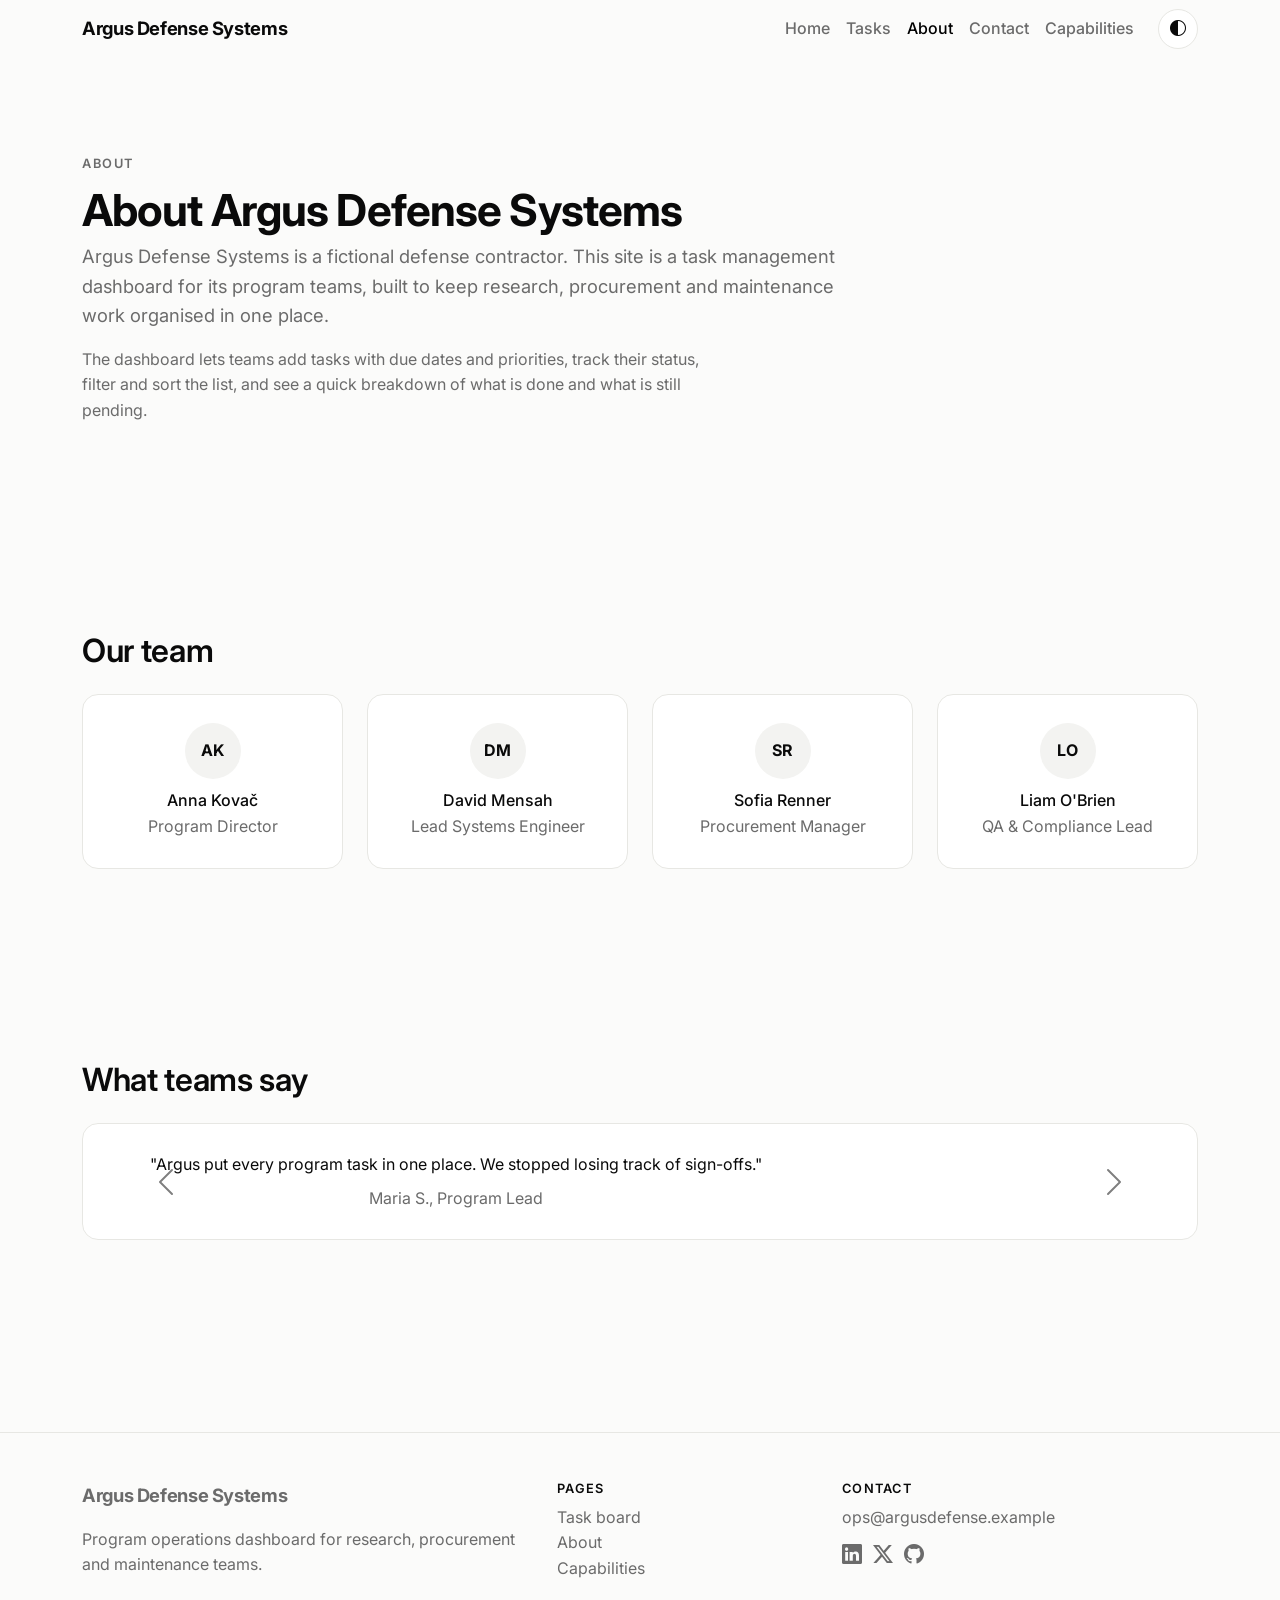
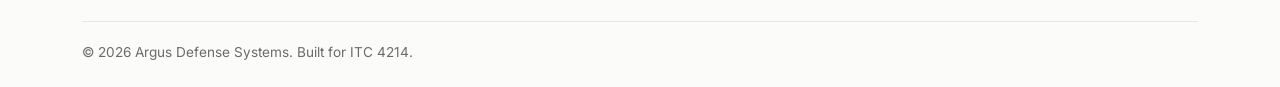
==== about.html @ 7f791563 "Rename the company to Argus Defense Systems" ====
<!DOCTYPE html>
<html lang="en">
  <head>
    <meta charset="UTF-8" />
    <meta name="viewport" content="width=device-width, initial-scale=1.0" />
    <meta
      name="description"
      content="About Argus Defense Systems: the team behind the program task management dashboard and what it is built for."
    />
    <title>Argus Defense Systems | About</title>

    <link
      href="https://cdn.jsdelivr.net/npm/bootstrap@5.3.3/dist/css/bootstrap.min.css"
      rel="stylesheet"
    />
    <link
      href="https://cdn.jsdelivr.net/npm/bootstrap-icons@1.11.3/font/bootstrap-icons.min.css"
      rel="stylesheet"
    />
    <link rel="preconnect" href="https://fonts.googleapis.com" />
    <link rel="preconnect" href="https://fonts.gstatic.com" crossorigin />
    <link
      href="https://fonts.googleapis.com/css2?family=Inter:wght@400;500;600;700;800&display=swap"
      rel="stylesheet"
    />
    <link rel="stylesheet" href="css/style.css" />
    <link rel="icon" href="favicon.svg" type="image/svg+xml" />
  </head>

  <body>
    <header id="site-header"></header>

    <main>
      <section class="section">
        <div class="container">
          <p class="eyebrow">About</p>
          <h1>About Argus Defense Systems</h1>
          <p class="hero-lead">
            Argus Defense Systems is a fictional defense contractor. This site is
            a task management dashboard for its program teams, built to keep
            research, procurement and maintenance work organised in one place.
          </p>
          <p class="muted">
            The dashboard lets teams add tasks with due dates and priorities,
            track their status, filter and sort the list, and see a quick
            breakdown of what is done and what is still pending.
          </p>
        </div>
      </section>

      <section class="section">
        <div class="container">
          <h2 class="mb-4">Our team</h2>
          <div class="row g-4">
            <div class="col-md-6 col-lg-3">
              <div class="form-card text-center">
                <div class="avatar mono">AK</div>
                <h3 class="h6 mb-1">Anna Kovač</h3>
                <p class="muted mb-0">Program Director</p>
              </div>
            </div>
            <div class="col-md-6 col-lg-3">
              <div class="form-card text-center">
                <div class="avatar mono">DM</div>
                <h3 class="h6 mb-1">David Mensah</h3>
                <p class="muted mb-0">Lead Systems Engineer</p>
              </div>
            </div>
            <div class="col-md-6 col-lg-3">
              <div class="form-card text-center">
                <div class="avatar mono">SR</div>
                <h3 class="h6 mb-1">Sofia Renner</h3>
                <p class="muted mb-0">Procurement Manager</p>
              </div>
            </div>
            <div class="col-md-6 col-lg-3">
              <div class="form-card text-center">
                <div class="avatar mono">LO</div>
                <h3 class="h6 mb-1">Liam O'Brien</h3>
                <p class="muted mb-0">QA &amp; Compliance Lead</p>
              </div>
            </div>
          </div>
        </div>
      </section>

      <section class="section">
        <div class="container">
          <h2 class="mb-4">What teams say</h2>
          <div
            id="testimonialCarousel"
            class="carousel slide carousel-dark"
            data-bs-ride="carousel"
          >
            <div class="carousel-inner">
              <div class="carousel-item active">
                <div class="form-card text-center px-5">
                  <p class="mb-2">
                    "Argus put every program task in one place. We stopped losing
                    track of sign-offs."
                  </p>
                  <p class="muted mb-0">Maria S., Program Lead</p>
                </div>
              </div>
              <div class="carousel-item">
                <div class="form-card text-center px-5">
                  <p class="mb-2">
                    "The priority colours and filters make it obvious what to
                    work on first each morning."
                  </p>
                  <p class="muted mb-0">Tomas V., Systems Engineer</p>
                </div>
              </div>
              <div class="carousel-item">
                <div class="form-card text-center px-5">
                  <p class="mb-2">
                    "Simple, fast, and it just works in the browser. No training
                    needed for the team."
                  </p>
                  <p class="muted mb-0">Elena P., Procurement</p>
                </div>
              </div>
            </div>
            <button
              class="carousel-control-prev"
              type="button"
              data-bs-target="#testimonialCarousel"
              data-bs-slide="prev"
            >
              <span class="carousel-control-prev-icon" aria-hidden="true"></span>
              <span class="visually-hidden">Previous</span>
            </button>
            <button
              class="carousel-control-next"
              type="button"
              data-bs-target="#testimonialCarousel"
              data-bs-slide="next"
            >
              <span class="carousel-control-next-icon" aria-hidden="true"></span>
              <span class="visually-hidden">Next</span>
            </button>
          </div>
        </div>
      </section>
    </main>

    <footer id="site-footer"></footer>

    <script src="https://code.jquery.com/jquery-3.7.1.min.js"></script>
    <script src="https://cdn.jsdelivr.net/npm/bootstrap@5.3.3/dist/js/bootstrap.bundle.min.js"></script>
    <script src="js/main.js"></script>
  </body>
</html>
---- css/style.css ----
:root {
  --bg: #fbfbfa;
  --surface: #ffffff;
  --border: #e7e7e3;
  --text: #0a0a0a;
  --muted: #6b6b6b;
  --accent: #0a0a0a;
  --accent-dark: #000000;
  --accent-soft: #f3f3f1;
  --high: #d64545;
  --med: #e0a52e;
  --low: #2f9e6a;
  --radius: 16px;
}

body.dark-mode {
  --bg: #0c0c0d;
  --surface: #161617;
  --border: #2a2a2c;
  --text: #f5f5f4;
  --muted: #a1a1a1;
  --accent: #f5f5f4;
  --accent-dark: #ffffff;
  --accent-soft: #1d1d1f;
}

* {
  box-sizing: border-box;
}

body {
  margin: 0;
  font-family: "Inter", system-ui, sans-serif;
  background: var(--bg);
  color: var(--text);
  line-height: 1.6;
}

h1 {
  font-size: clamp(2rem, 1.4rem + 2vw, 2.75rem);
  line-height: 1.1;
  font-weight: 700;
  letter-spacing: -0.02em;
}
h2 {
  font-size: clamp(1.5rem, 1.2rem + 1vw, 2rem);
  font-weight: 600;
  letter-spacing: -0.01em;
}
h3 {
  font-size: 1.2rem;
  font-weight: 600;
}
p {
  max-width: 65ch;
}
a {
  color: var(--text);
}

.mono {
  font-variant-numeric: tabular-nums;
}
.muted {
  color: var(--muted);
}

.eyebrow {
  text-transform: uppercase;
  letter-spacing: 0.12em;
  font-size: 0.8rem;
  font-weight: 600;
  color: var(--muted);
  margin-bottom: 0.75rem;
}

.site-nav {
  background: var(--bg);
  padding: 0.5rem 0;
}
.brand {
  font-size: 1.15rem;
  font-weight: 700;
  letter-spacing: -0.02em;
  color: var(--text);
  text-decoration: none;
}
.nav-link {
  color: var(--muted);
  font-weight: 500;
}
.nav-link:hover,
.nav-link.active {
  color: var(--text);
}
.theme-toggle {
  width: 40px;
  height: 40px;
  border: 1px solid var(--border);
  background: var(--surface);
  color: var(--text);
  border-radius: 999px;
  cursor: pointer;
}

.btn-accent {
  background: var(--accent);
  color: var(--bg);
  border: none;
  border-radius: 999px;
  padding: 0.7rem 1.6rem;
  font-weight: 600;
}
.btn-accent:hover {
  background: var(--accent-dark);
  color: var(--bg);
}
.btn-link-quiet {
  background: transparent;
  color: var(--text);
  border: 1px solid var(--border);
  border-radius: 999px;
  padding: 0.7rem 1.6rem;
  font-weight: 600;
}
.btn-link-quiet:hover {
  border-color: var(--text);
  color: var(--text);
}

.form-card {
  background: var(--surface);
  border: 1px solid var(--border);
  border-radius: var(--radius);
  padding: 1.75rem;
}

.hero {
  padding: clamp(3rem, 2rem + 6vw, 7rem) 0;
}
.hero h1 {
  font-size: clamp(2.75rem, 1.5rem + 5vw, 5rem);
  line-height: 1.03;
  letter-spacing: -0.03em;
}
.hero-lead {
  font-size: 1.15rem;
  color: var(--muted);
  margin: 0 0 1rem;
}
.hero-actions {
  display: flex;
  gap: 0.75rem;
  flex-wrap: wrap;
  margin-top: 1.5rem;
}

.section {
  padding: clamp(3rem, 2rem + 5vw, 6rem) 0;
}

.form-label {
  font-weight: 600;
  font-size: 0.9rem;
}
.badge-priority {
  font-size: 0.72rem;
  font-weight: 700;
  text-transform: uppercase;
  padding: 0.2rem 0.55rem;
  border-radius: 999px;
  color: #fff;
}
.badge-high { background: var(--high); }
.badge-medium { background: var(--med); color: #1f2a37; }
.badge-low { background: var(--low); }

.task-done td:first-child {
  text-decoration: line-through;
  color: var(--muted);
}

.summary-num {
  font-size: 2rem;
  font-weight: 700;
  letter-spacing: -0.02em;
}

.bar-row {
  display: flex;
  align-items: center;
  gap: 0.75rem;
  margin-bottom: 0.6rem;
}
.bar-label {
  width: 90px;
  font-size: 0.9rem;
}
.bar-track {
  flex: 1;
  height: 12px;
  background: var(--accent-soft);
  border-radius: 999px;
  overflow: hidden;
}
.bar-fill {
  height: 100%;
  width: 0;
  border-radius: 999px;
  transition: width 0.4s ease;
}
.bar-value {
  width: 24px;
  text-align: right;
}
.bar-done { background: var(--low); }
.bar-pending { background: var(--med); }
.bar-high { background: var(--high); }
.bar-medium { background: var(--med); }
.bar-low { background: var(--low); }

.activity-item {
  display: flex;
  justify-content: space-between;
  gap: 1rem;
  padding: 0.6rem 0;
  border-bottom: 1px solid var(--border);
}
.activity-item:last-child {
  border-bottom: none;
}

.avatar {
  width: 56px;
  height: 56px;
  border-radius: 50%;
  background: var(--accent-soft);
  color: var(--text);
  display: flex;
  align-items: center;
  justify-content: center;
  font-weight: 700;
  margin: 0 auto 0.75rem;
}

.site-footer {
  background: var(--bg);
  border-top: 1px solid var(--border);
  color: var(--muted);
  padding: 3rem 0 1.5rem;
  margin-top: clamp(3rem, 2rem + 5vw, 6rem);
}
.footer-head {
  font-size: 0.8rem;
  text-transform: uppercase;
  letter-spacing: 0.1em;
  color: var(--text);
}
.site-footer a {
  color: var(--muted);
  text-decoration: none;
}
.site-footer a:hover {
  color: var(--text);
}
.social-row {
  display: flex;
  gap: 0.7rem;
  font-size: 1.25rem;
}
.footer-bottom {
  border-top: 1px solid var(--border);
  margin-top: 1.5rem;
  padding-top: 1.2rem;
  font-size: 0.85rem;
}
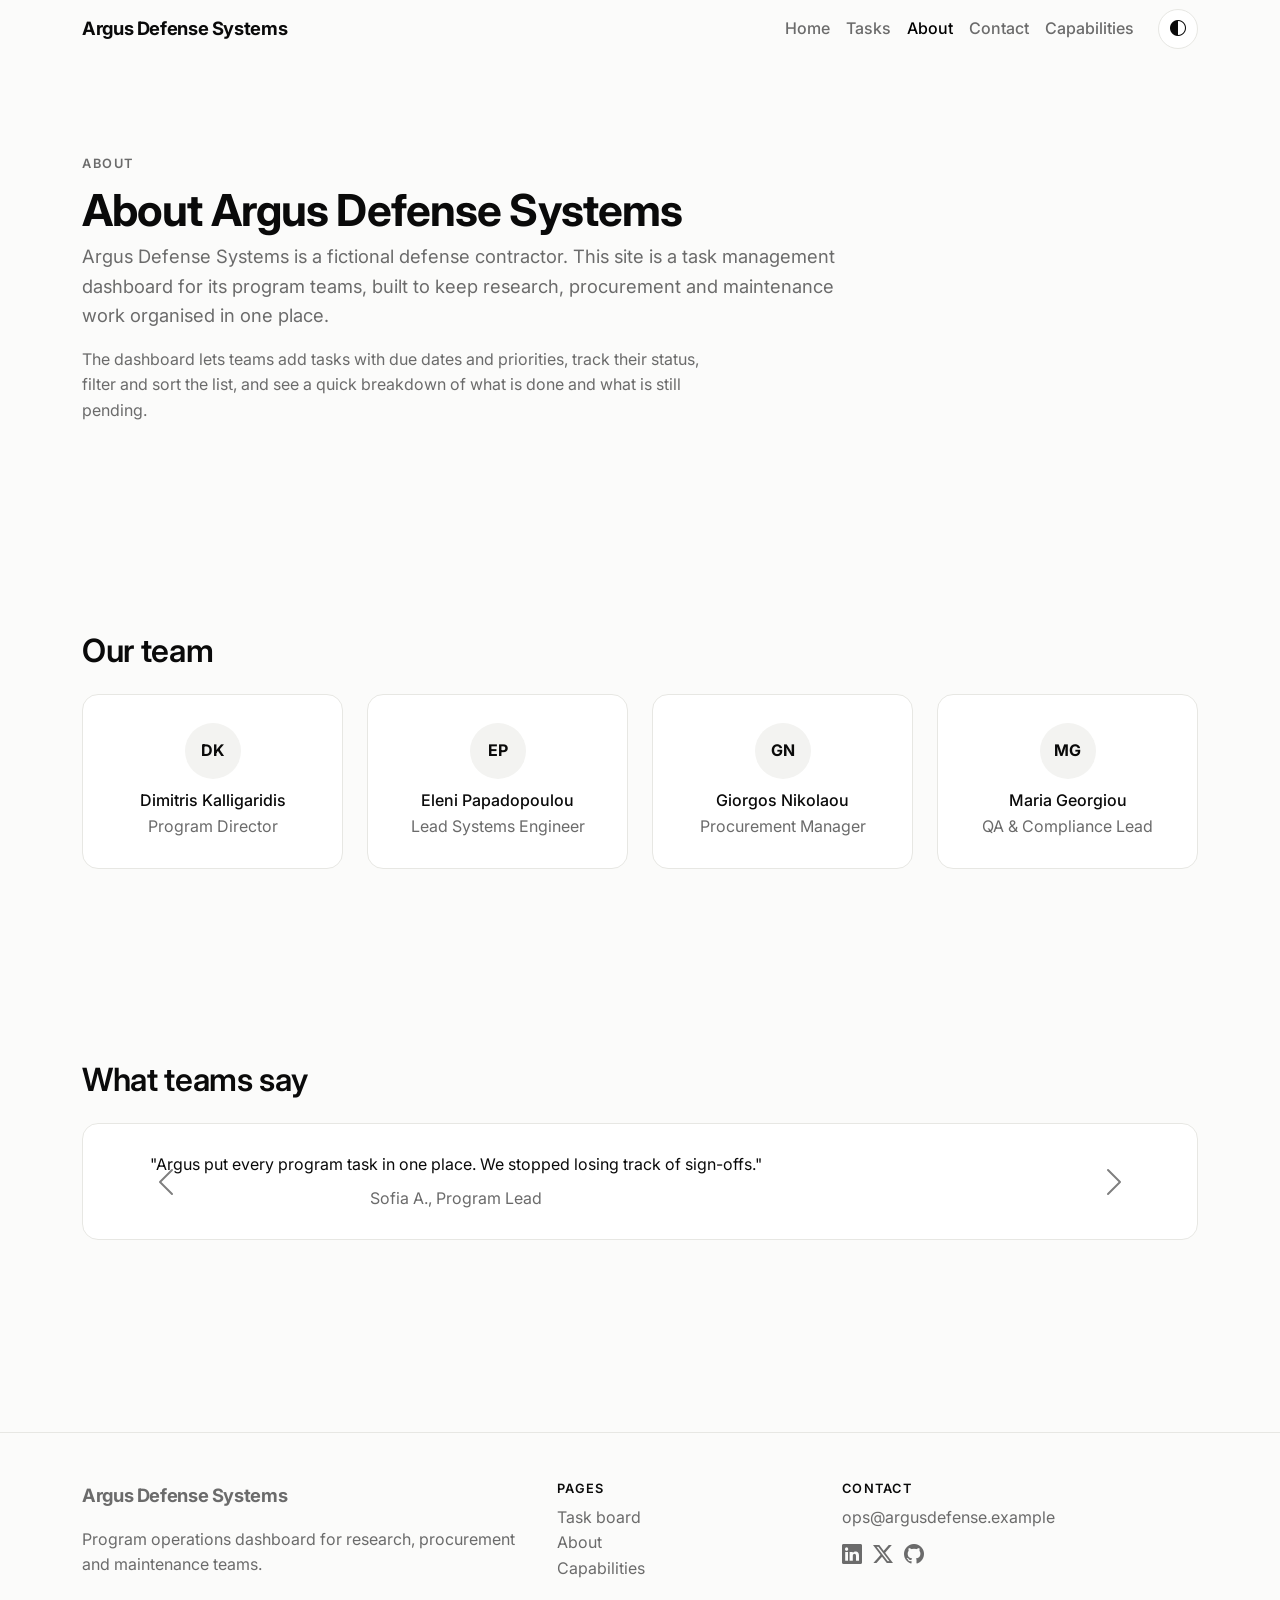
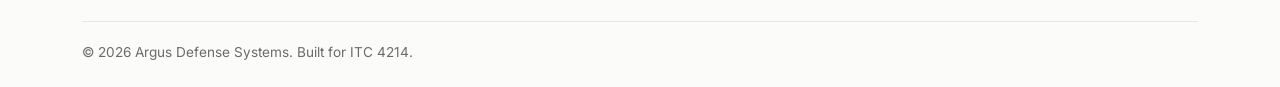
==== commit e013bdf1: "Use Greek names for the team on the about page" ====
--- a/about.html
+++ b/about.html
@@ -54,29 +54,29 @@
           <div class="row g-4">
             <div class="col-md-6 col-lg-3">
               <div class="form-card text-center">
-                <div class="avatar mono">AK</div>
-                <h3 class="h6 mb-1">Anna Kovač</h3>
+                <div class="avatar mono">DK</div>
+                <h3 class="h6 mb-1">Dimitris Kalligaridis</h3>
                 <p class="muted mb-0">Program Director</p>
               </div>
             </div>
             <div class="col-md-6 col-lg-3">
               <div class="form-card text-center">
-                <div class="avatar mono">DM</div>
-                <h3 class="h6 mb-1">David Mensah</h3>
+                <div class="avatar mono">EP</div>
+                <h3 class="h6 mb-1">Eleni Papadopoulou</h3>
                 <p class="muted mb-0">Lead Systems Engineer</p>
               </div>
             </div>
             <div class="col-md-6 col-lg-3">
               <div class="form-card text-center">
-                <div class="avatar mono">SR</div>
-                <h3 class="h6 mb-1">Sofia Renner</h3>
+                <div class="avatar mono">GN</div>
+                <h3 class="h6 mb-1">Giorgos Nikolaou</h3>
                 <p class="muted mb-0">Procurement Manager</p>
               </div>
             </div>
             <div class="col-md-6 col-lg-3">
               <div class="form-card text-center">
-                <div class="avatar mono">LO</div>
-                <h3 class="h6 mb-1">Liam O'Brien</h3>
+                <div class="avatar mono">MG</div>
+                <h3 class="h6 mb-1">Maria Georgiou</h3>
                 <p class="muted mb-0">QA &amp; Compliance Lead</p>
               </div>
             </div>
@@ -99,7 +99,7 @@
                     "Argus put every program task in one place. We stopped losing
                     track of sign-offs."
                   </p>
-                  <p class="muted mb-0">Maria S., Program Lead</p>
+                  <p class="muted mb-0">Sofia A., Program Lead</p>
                 </div>
               </div>
               <div class="carousel-item">
@@ -108,7 +108,7 @@
                     "The priority colours and filters make it obvious what to
                     work on first each morning."
                   </p>
-                  <p class="muted mb-0">Tomas V., Systems Engineer</p>
+                  <p class="muted mb-0">Nikos V., Systems Engineer</p>
                 </div>
               </div>
               <div class="carousel-item">
@@ -117,7 +117,7 @@
                     "Simple, fast, and it just works in the browser. No training
                     needed for the team."
                   </p>
-                  <p class="muted mb-0">Elena P., Procurement</p>
+                  <p class="muted mb-0">Katerina P., Procurement</p>
                 </div>
               </div>
             </div>
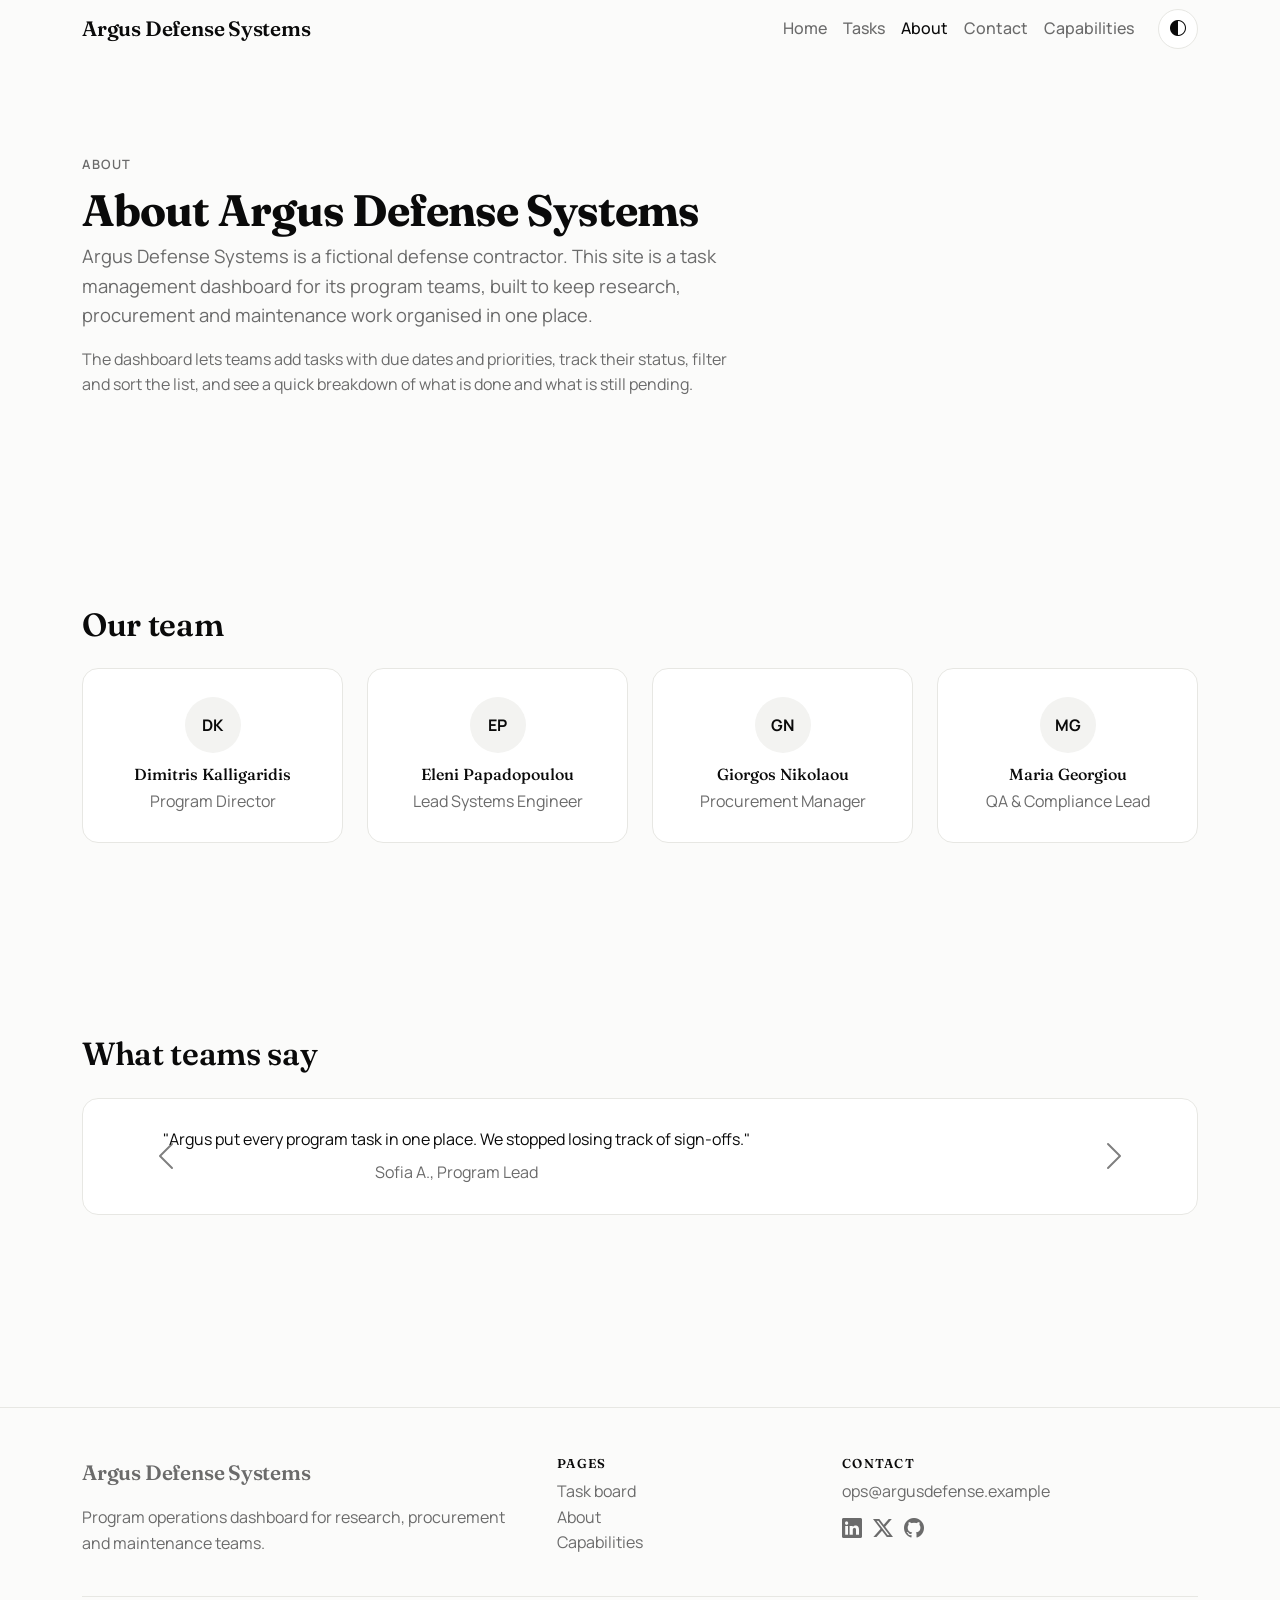
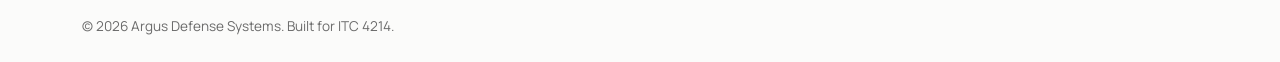
==== commit e1febd05: "Switch to Fraunces serif headings with Manrope body" ====
--- a/about.html
+++ b/about.html
@@ -20,7 +20,7 @@
     <link rel="preconnect" href="https://fonts.googleapis.com" />
     <link rel="preconnect" href="https://fonts.gstatic.com" crossorigin />
     <link
-      href="https://fonts.googleapis.com/css2?family=Inter:wght@400;500;600;700;800&display=swap"
+      href="https://fonts.googleapis.com/css2?family=Fraunces:ital,wght@0,600;0,700;1,500;1,600;1,700&family=Manrope:wght@400;500;600;700&display=swap"
       rel="stylesheet"
     />
     <link rel="stylesheet" href="css/style.css" />
--- a/css/style.css
+++ b/css/style.css
@@ -10,6 +10,8 @@
   --high: #d64545;
   --med: #e0a52e;
   --low: #2f9e6a;
+  --font-sans: "Manrope", system-ui, sans-serif;
+  --font-serif: "Fraunces", Georgia, serif;
   --radius: 16px;
 }
 
@@ -30,7 +32,7 @@
 
 body {
   margin: 0;
-  font-family: "Inter", system-ui, sans-serif;
+  font-family: var(--font-sans);
   background: var(--bg);
   color: var(--text);
   line-height: 1.6;
@@ -50,6 +52,12 @@
 h3 {
   font-size: 1.2rem;
   font-weight: 600;
+}
+
+h1,
+h2,
+h3 {
+  font-family: var(--font-serif);
 }
 p {
   max-width: 65ch;
@@ -79,18 +87,19 @@
   padding: 0.5rem 0;
 }
 .brand {
-  font-size: 1.15rem;
-  font-weight: 700;
-  letter-spacing: -0.02em;
+  font-family: var(--font-serif);
+  font-size: 1.3rem;
+  font-weight: 600;
+  letter-spacing: -0.01em;
   color: var(--text);
   text-decoration: none;
 }
-.nav-link {
+.site-nav .nav-link {
   color: var(--muted);
   font-weight: 500;
 }
-.nav-link:hover,
-.nav-link.active {
+.site-nav .nav-link:hover,
+.site-nav .nav-link.active {
   color: var(--text);
 }
 .theme-toggle {
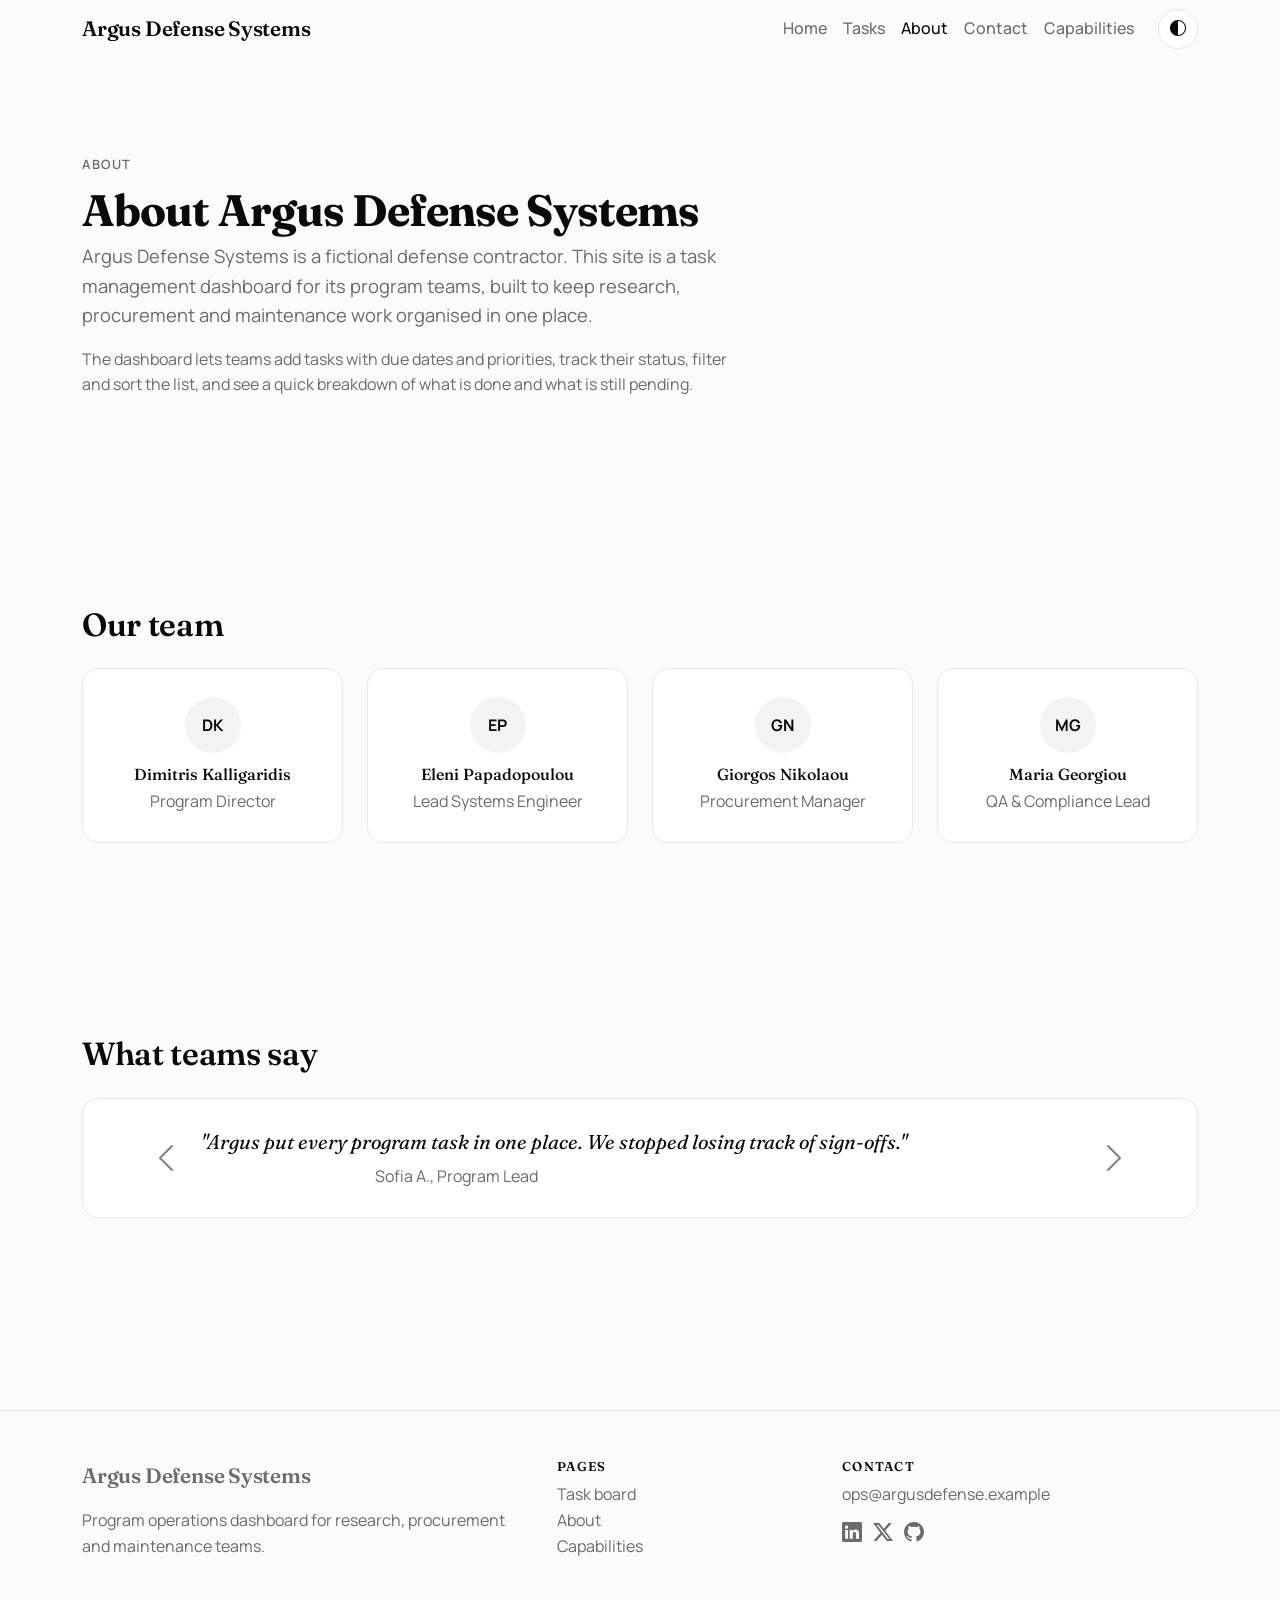
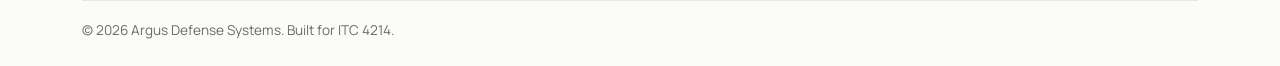
==== commit 1bf9785e: "Add italic serif accents in the hero and testimonials" ====
--- a/about.html
+++ b/about.html
@@ -95,7 +95,7 @@
             <div class="carousel-inner">
               <div class="carousel-item active">
                 <div class="form-card text-center px-5">
-                  <p class="mb-2">
+                  <p class="quote mb-2">
                     "Argus put every program task in one place. We stopped losing
                     track of sign-offs."
                   </p>
@@ -104,7 +104,7 @@
               </div>
               <div class="carousel-item">
                 <div class="form-card text-center px-5">
-                  <p class="mb-2">
+                  <p class="quote mb-2">
                     "The priority colours and filters make it obvious what to
                     work on first each morning."
                   </p>
@@ -113,7 +113,7 @@
               </div>
               <div class="carousel-item">
                 <div class="form-card text-center px-5">
-                  <p class="mb-2">
+                  <p class="quote mb-2">
                     "Simple, fast, and it just works in the browser. No training
                     needed for the team."
                   </p>
--- a/css/style.css
+++ b/css/style.css
@@ -252,6 +252,13 @@
   margin: 0 auto 0.75rem;
 }
 
+.quote {
+  font-family: var(--font-serif);
+  font-style: italic;
+  font-size: 1.25rem;
+  line-height: 1.45;
+}
+
 .site-footer {
   background: var(--bg);
   border-top: 1px solid var(--border);
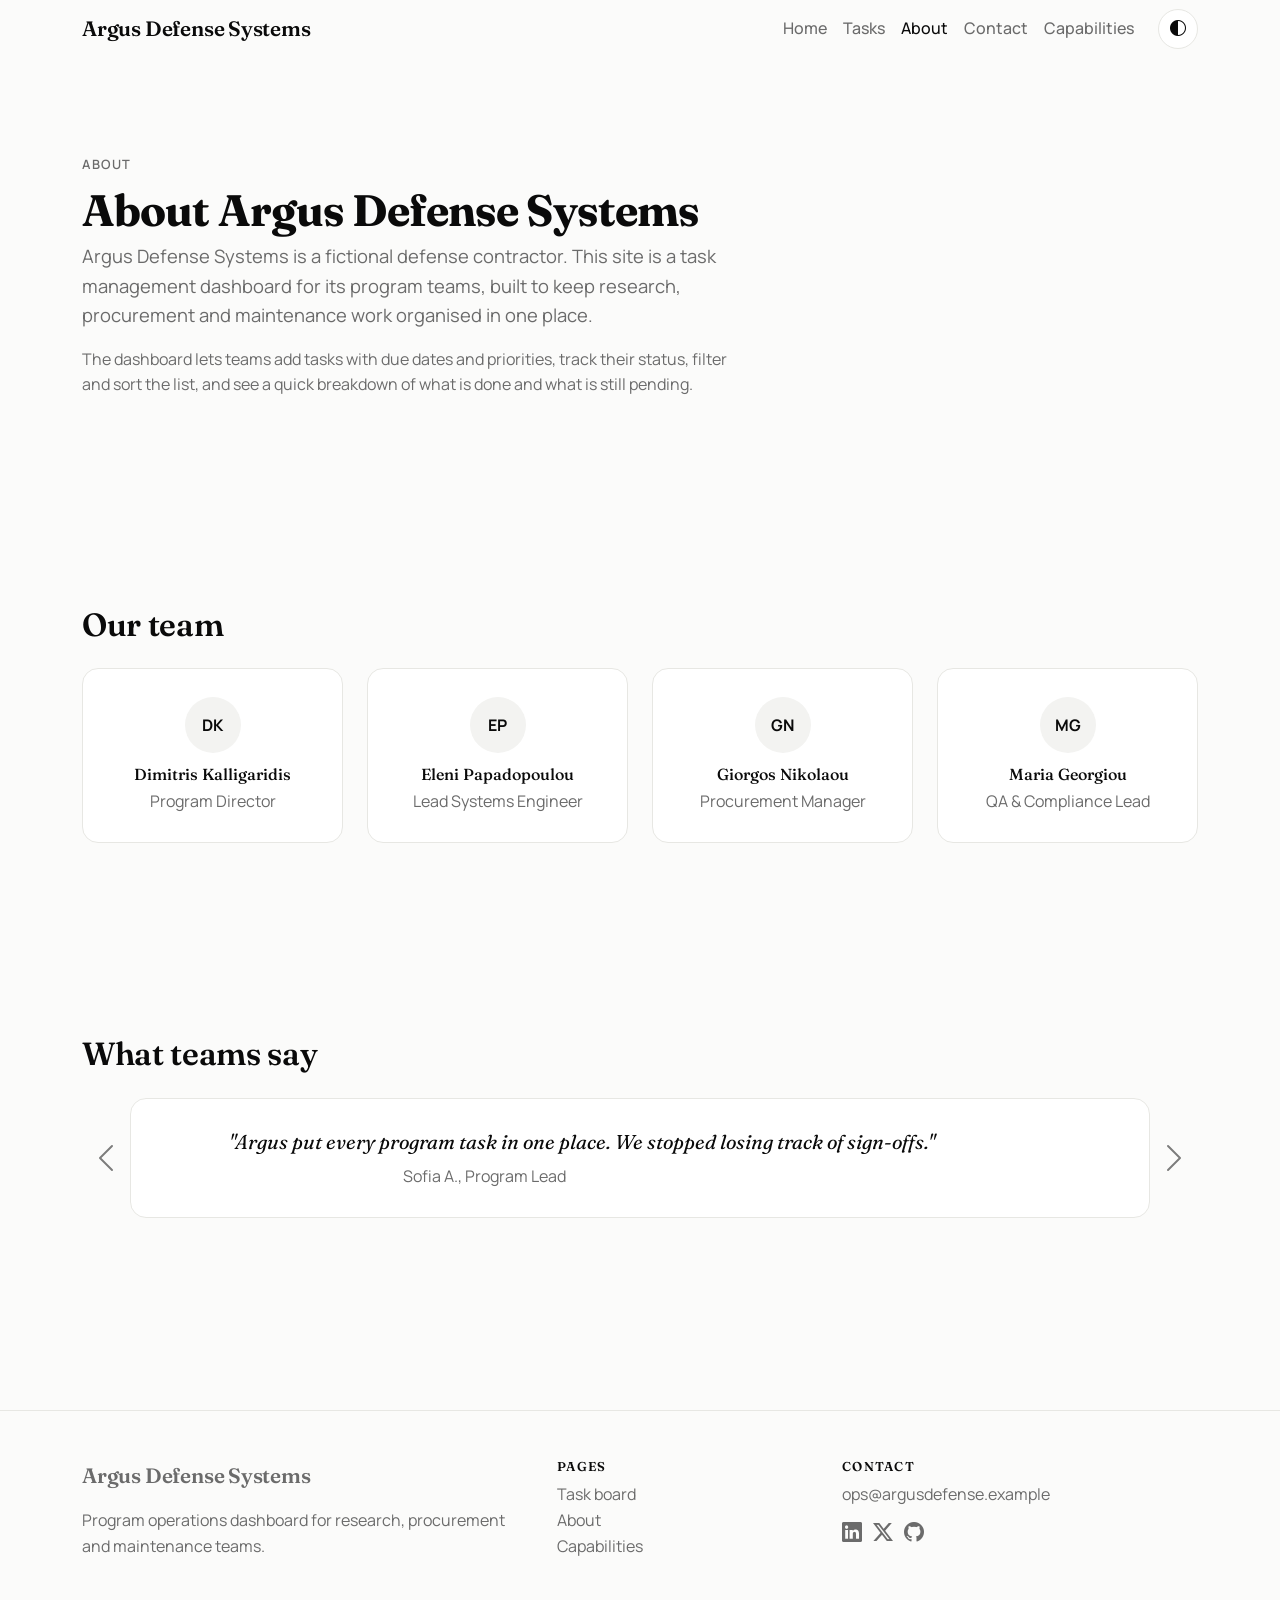
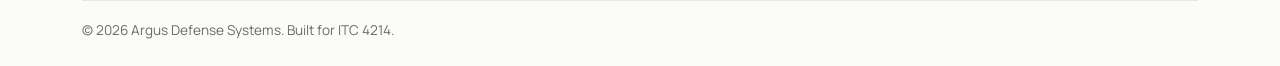
==== commit ed327a7c: "Move the testimonial carousel arrows out of the quote text" ====
--- a/about.html
+++ b/about.html
@@ -94,7 +94,7 @@
           >
             <div class="carousel-inner">
               <div class="carousel-item active">
-                <div class="form-card text-center px-5">
+                <div class="form-card text-center">
                   <p class="quote mb-2">
                     "Argus put every program task in one place. We stopped losing
                     track of sign-offs."
@@ -103,7 +103,7 @@
                 </div>
               </div>
               <div class="carousel-item">
-                <div class="form-card text-center px-5">
+                <div class="form-card text-center">
                   <p class="quote mb-2">
                     "The priority colours and filters make it obvious what to
                     work on first each morning."
@@ -112,7 +112,7 @@
                 </div>
               </div>
               <div class="carousel-item">
-                <div class="form-card text-center px-5">
+                <div class="form-card text-center">
                   <p class="quote mb-2">
                     "Simple, fast, and it just works in the browser. No training
                     needed for the team."
--- a/css/style.css
+++ b/css/style.css
@@ -259,6 +259,14 @@
   line-height: 1.45;
 }
 
+#testimonialCarousel {
+  padding: 0 3rem;
+}
+#testimonialCarousel .carousel-control-prev,
+#testimonialCarousel .carousel-control-next {
+  width: 3rem;
+}
+
 .site-footer {
   background: var(--bg);
   border-top: 1px solid var(--border);
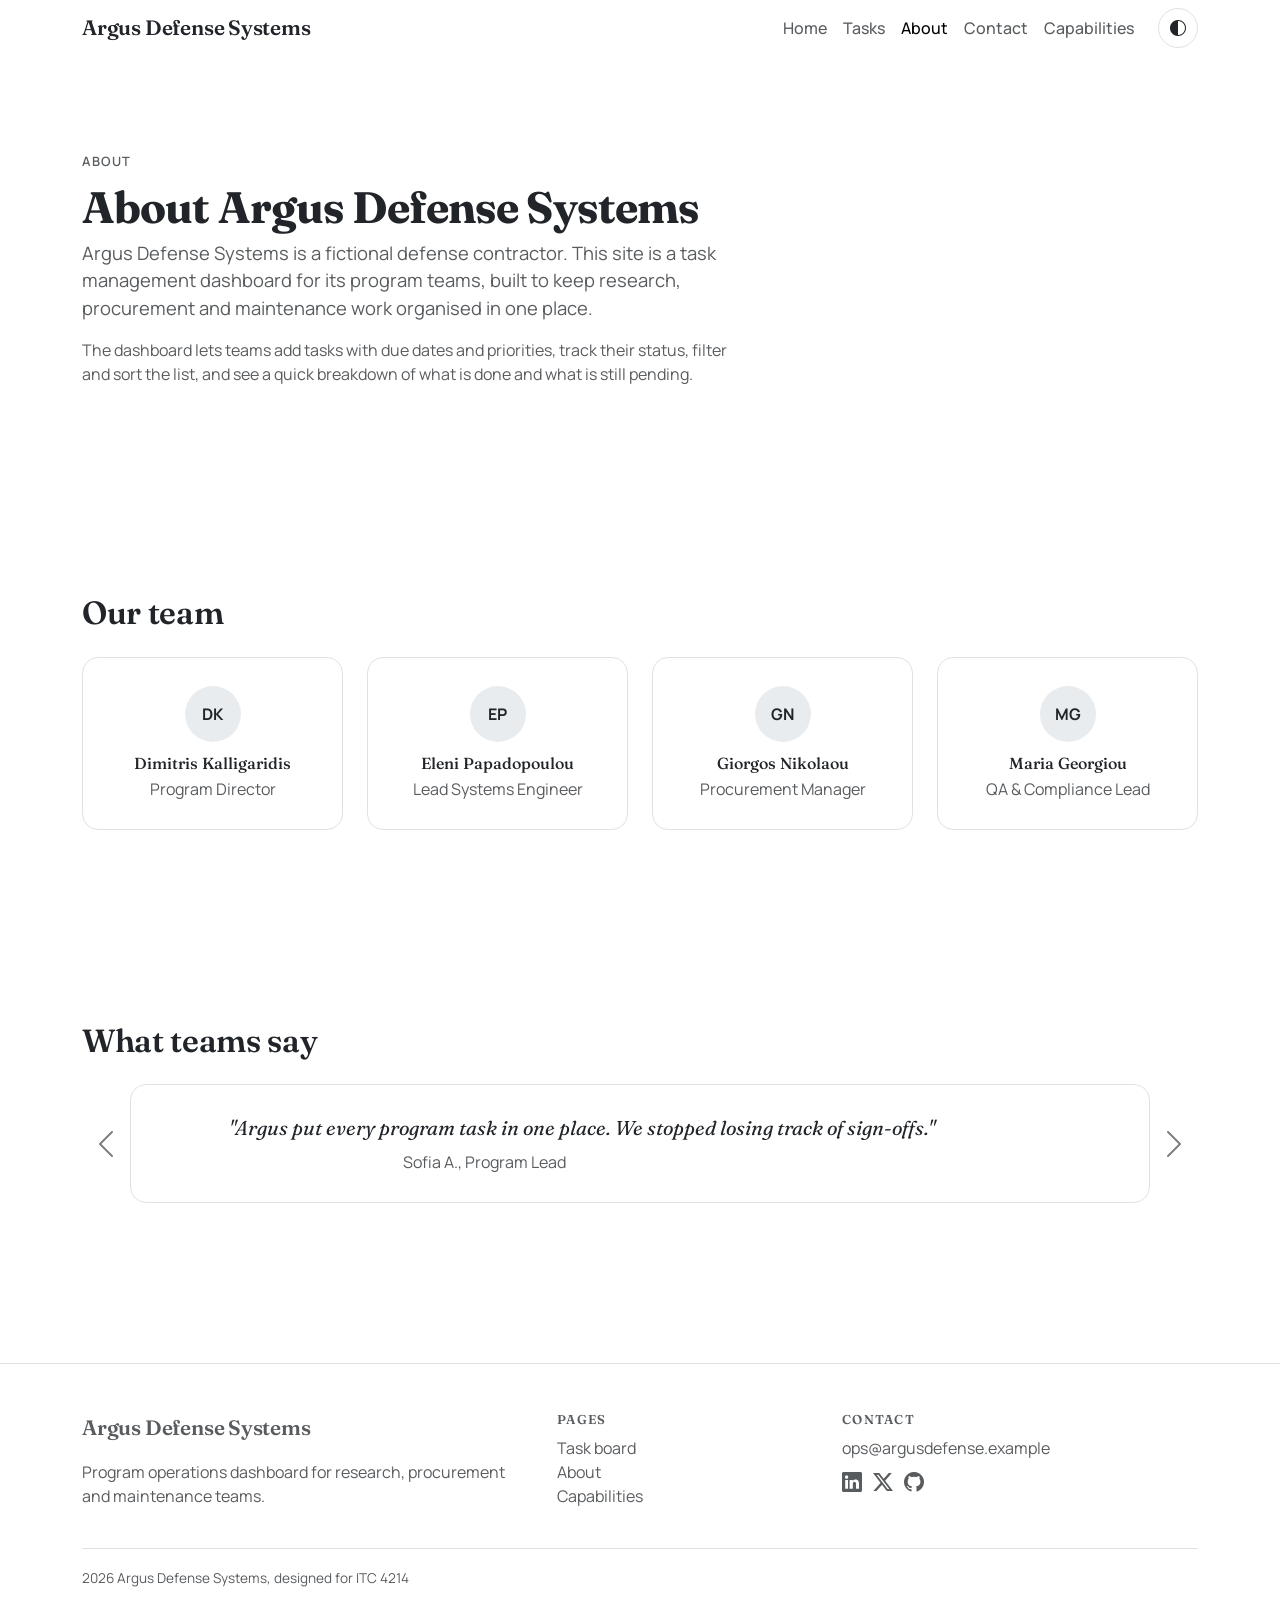
==== commit 23a686cf: "Move site icon to img/logo.svg" ====
--- a/about.html
+++ b/about.html
@@ -24,7 +24,7 @@
       rel="stylesheet"
     />
     <link rel="stylesheet" href="css/style.css" />
-    <link rel="icon" href="favicon.svg" type="image/svg+xml" />
+    <link rel="icon" href="img/logo.svg" type="image/svg+xml" />
   </head>
 
   <body>
--- a/css/style.css
+++ b/css/style.css
@@ -1,250 +1,64 @@
 :root {
-  --bg: #fbfbfa;
-  --surface: #ffffff;
-  --border: #e7e7e3;
-  --text: #0a0a0a;
-  --muted: #6b6b6b;
-  --accent: #0a0a0a;
-  --accent-dark: #000000;
-  --accent-soft: #f3f3f1;
-  --high: #d64545;
-  --med: #e0a52e;
-  --low: #2f9e6a;
-  --font-sans: "Manrope", system-ui, sans-serif;
-  --font-serif: "Fraunces", Georgia, serif;
-  --radius: 16px;
+  --bs-body-font-family: "Manrope", system-ui, sans-serif;
+  --serif: "Fraunces", Georgia, serif;
 }
 
-body.dark-mode {
-  --bg: #0c0c0d;
-  --surface: #161617;
-  --border: #2a2a2c;
-  --text: #f5f5f4;
-  --muted: #a1a1a1;
-  --accent: #f5f5f4;
-  --accent-dark: #ffffff;
-  --accent-soft: #1d1d1f;
-}
+h1, h2, h3, .brand, .quote { font-family: var(--serif); }
+h1 { font-size: clamp(2rem, 1.4rem + 2vw, 2.75rem); line-height: 1.1; font-weight: 700; letter-spacing: -0.02em; }
+h2 { font-size: clamp(1.5rem, 1.2rem + 1vw, 2rem); font-weight: 600; letter-spacing: -0.01em; }
+h3 { font-size: 1.2rem; font-weight: 600; }
+p { max-width: 65ch; }
+a { color: inherit; }
 
-* {
-  box-sizing: border-box;
-}
+.muted { color: var(--bs-secondary-color); }
+.mono { font-variant-numeric: tabular-nums; }
+.eyebrow { text-transform: uppercase; letter-spacing: 0.12em; font-size: 0.8rem; font-weight: 600; color: var(--bs-secondary-color); margin-bottom: 0.75rem; }
 
-body {
-  margin: 0;
-  font-family: var(--font-sans);
-  background: var(--bg);
-  color: var(--text);
-  line-height: 1.6;
-}
+.site-nav { background: var(--bs-body-bg); padding: 0.5rem 0; }
+.brand { font-size: 1.3rem; font-weight: 600; letter-spacing: -0.01em; color: inherit; text-decoration: none; }
+.site-nav .nav-link { color: var(--bs-secondary-color); font-weight: 500; }
+.site-nav .nav-link:hover, .site-nav .nav-link.active { color: var(--bs-emphasis-color); }
+.theme-toggle { width: 40px; height: 40px; border: 1px solid var(--bs-border-color); background: transparent; color: inherit; border-radius: 999px; cursor: pointer; }
 
-h1 {
-  font-size: clamp(2rem, 1.4rem + 2vw, 2.75rem);
-  line-height: 1.1;
-  font-weight: 700;
-  letter-spacing: -0.02em;
-}
-h2 {
-  font-size: clamp(1.5rem, 1.2rem + 1vw, 2rem);
-  font-weight: 600;
-  letter-spacing: -0.01em;
-}
-h3 {
-  font-size: 1.2rem;
-  font-weight: 600;
-}
+.btn-accent { background: var(--bs-emphasis-color); color: var(--bs-body-bg); border: none; border-radius: 999px; padding: 0.7rem 1.6rem; font-weight: 600; }
+.btn-accent:hover { color: var(--bs-body-bg); opacity: 0.9; }
+.btn-link-quiet { background: transparent; color: inherit; border: 1px solid var(--bs-border-color); border-radius: 999px; padding: 0.7rem 1.6rem; font-weight: 600; }
+.btn-link-quiet:hover { border-color: var(--bs-emphasis-color); }
 
-h1,
-h2,
-h3 {
-  font-family: var(--font-serif);
-}
-p {
-  max-width: 65ch;
-}
-a {
-  color: var(--text);
-}
+.form-card { background: var(--bs-body-bg); border: 1px solid var(--bs-border-color); border-radius: 1rem; padding: 1.75rem; }
 
-.mono {
-  font-variant-numeric: tabular-nums;
-}
-.muted {
-  color: var(--muted);
-}
+.hero { padding: clamp(3rem, 2rem + 6vw, 7rem) 0; }
+.hero h1 { font-size: clamp(2.75rem, 1.5rem + 5vw, 5rem); line-height: 1.03; letter-spacing: -0.03em; }
+.hero-lead { font-size: 1.15rem; color: var(--bs-secondary-color); margin: 0 0 1rem; }
+.hero-actions { display: flex; gap: 0.75rem; flex-wrap: wrap; margin-top: 1.5rem; }
+.section { padding: clamp(3rem, 2rem + 5vw, 6rem) 0; }
 
-.eyebrow {
-  text-transform: uppercase;
-  letter-spacing: 0.12em;
-  font-size: 0.8rem;
-  font-weight: 600;
-  color: var(--muted);
-  margin-bottom: 0.75rem;
-}
+.form-label { font-weight: 600; font-size: 0.9rem; }
+.badge-priority { font-size: 0.72rem; font-weight: 700; text-transform: uppercase; padding: 0.2rem 0.55rem; border-radius: 999px; color: #fff; }
+.badge-high { background: var(--bs-danger); }
+.badge-medium { background: var(--bs-warning); color: #1f2a37; }
+.badge-low { background: var(--bs-success); }
+.task-done td:first-child { text-decoration: line-through; color: var(--bs-secondary-color); }
+.summary-num { font-size: 2rem; font-weight: 700; letter-spacing: -0.02em; }
 
-.site-nav {
-  background: var(--bg);
-  padding: 0.5rem 0;
-}
-.brand {
-  font-family: var(--font-serif);
-  font-size: 1.3rem;
-  font-weight: 600;
-  letter-spacing: -0.01em;
-  color: var(--text);
-  text-decoration: none;
-}
-.site-nav .nav-link {
-  color: var(--muted);
-  font-weight: 500;
-}
-.site-nav .nav-link:hover,
-.site-nav .nav-link.active {
-  color: var(--text);
-}
-.theme-toggle {
-  width: 40px;
-  height: 40px;
-  border: 1px solid var(--border);
-  background: var(--surface);
-  color: var(--text);
-  border-radius: 999px;
-  cursor: pointer;
-}
+.bar-row { display: flex; align-items: center; gap: 0.75rem; margin-bottom: 0.6rem; }
+.bar-label { width: 90px; font-size: 0.9rem; }
+.bar-track { flex: 1; height: 12px; background: var(--bs-secondary-bg); border-radius: 999px; overflow: hidden; }
+.bar-fill { height: 100%; width: 0; border-radius: 999px; transition: width 0.4s ease; }
+.bar-value { width: 24px; text-align: right; }
+.bar-done, .bar-low { background: var(--bs-success); }
+.bar-pending, .bar-medium { background: var(--bs-warning); }
+.bar-high { background: var(--bs-danger); }
 
-.btn-accent {
-  background: var(--accent);
-  color: var(--bg);
-  border: none;
-  border-radius: 999px;
-  padding: 0.7rem 1.6rem;
-  font-weight: 600;
-}
-.btn-accent:hover {
-  background: var(--accent-dark);
-  color: var(--bg);
-}
-.btn-link-quiet {
-  background: transparent;
-  color: var(--text);
-  border: 1px solid var(--border);
-  border-radius: 999px;
-  padding: 0.7rem 1.6rem;
-  font-weight: 600;
-}
-.btn-link-quiet:hover {
-  border-color: var(--text);
-  color: var(--text);
-}
-
-.form-card {
-  background: var(--surface);
-  border: 1px solid var(--border);
-  border-radius: var(--radius);
-  padding: 1.75rem;
-}
-
-.hero {
-  padding: clamp(3rem, 2rem + 6vw, 7rem) 0;
-}
-.hero h1 {
-  font-size: clamp(2.75rem, 1.5rem + 5vw, 5rem);
-  line-height: 1.03;
-  letter-spacing: -0.03em;
-}
-.hero-lead {
-  font-size: 1.15rem;
-  color: var(--muted);
-  margin: 0 0 1rem;
-}
-.hero-actions {
-  display: flex;
-  gap: 0.75rem;
-  flex-wrap: wrap;
-  margin-top: 1.5rem;
-}
-
-.section {
-  padding: clamp(3rem, 2rem + 5vw, 6rem) 0;
-}
-
-.form-label {
-  font-weight: 600;
-  font-size: 0.9rem;
-}
-.badge-priority {
-  font-size: 0.72rem;
-  font-weight: 700;
-  text-transform: uppercase;
-  padding: 0.2rem 0.55rem;
-  border-radius: 999px;
-  color: #fff;
-}
-.badge-high { background: var(--high); }
-.badge-medium { background: var(--med); color: #1f2a37; }
-.badge-low { background: var(--low); }
-
-.task-done td:first-child {
-  text-decoration: line-through;
-  color: var(--muted);
-}
-
-.summary-num {
-  font-size: 2rem;
-  font-weight: 700;
-  letter-spacing: -0.02em;
-}
-
-.bar-row {
-  display: flex;
-  align-items: center;
-  gap: 0.75rem;
-  margin-bottom: 0.6rem;
-}
-.bar-label {
-  width: 90px;
-  font-size: 0.9rem;
-}
-.bar-track {
-  flex: 1;
-  height: 12px;
-  background: var(--accent-soft);
-  border-radius: 999px;
-  overflow: hidden;
-}
-.bar-fill {
-  height: 100%;
-  width: 0;
-  border-radius: 999px;
-  transition: width 0.4s ease;
-}
-.bar-value {
-  width: 24px;
-  text-align: right;
-}
-.bar-done { background: var(--low); }
-.bar-pending { background: var(--med); }
-.bar-high { background: var(--high); }
-.bar-medium { background: var(--med); }
-.bar-low { background: var(--low); }
-
-.activity-item {
-  display: flex;
-  justify-content: space-between;
-  gap: 1rem;
-  padding: 0.6rem 0;
-  border-bottom: 1px solid var(--border);
-}
-.activity-item:last-child {
-  border-bottom: none;
-}
+.activity-item { display: flex; justify-content: space-between; gap: 1rem; padding: 0.6rem 0; border-bottom: 1px solid var(--bs-border-color); }
+.activity-item:last-child { border-bottom: none; }
+.quote { font-style: italic; font-size: 1.25rem; line-height: 1.45; }
 
 .avatar {
   width: 56px;
   height: 56px;
   border-radius: 50%;
-  background: var(--accent-soft);
-  color: var(--text);
+  background: var(--bs-secondary-bg);
   display: flex;
   align-items: center;
   justify-content: center;
@@ -252,49 +66,19 @@
   margin: 0 auto 0.75rem;
 }
 
-.quote {
-  font-family: var(--font-serif);
-  font-style: italic;
-  font-size: 1.25rem;
-  line-height: 1.45;
+#testimonialCarousel { padding: 0 3rem; }
+#testimonialCarousel .carousel-control-prev, #testimonialCarousel .carousel-control-next { width: 3rem; }
+
+.site-footer { background: var(--bs-body-bg); border-top: 1px solid var(--bs-border-color); color: var(--bs-secondary-color); padding: 3rem 0 1.5rem; margin-top: 4rem; }
+.footer-head { font-size: 0.8rem; text-transform: uppercase; letter-spacing: 0.1em; }
+.site-footer a { color: var(--bs-secondary-color); text-decoration: none; overflow-wrap: anywhere; }
+.site-footer a:hover { color: var(--bs-emphasis-color); }
+.social-row { display: flex; gap: 0.7rem; font-size: 1.25rem; }
+.footer-bottom { border-top: 1px solid var(--bs-border-color); margin-top: 1.5rem; padding-top: 1.2rem; font-size: 0.85rem; }
+
+@media (max-width: 575.98px) {
+  html { font-size: 87.5%; }
+  /* Phones: widen the side gutters so content sits away from the screen edges
+     and reads as centred. The text inside stays left aligned for readability. */
+  .container { padding-left: 1.5rem; padding-right: 1.5rem; }
 }
-
-#testimonialCarousel {
-  padding: 0 3rem;
-}
-#testimonialCarousel .carousel-control-prev,
-#testimonialCarousel .carousel-control-next {
-  width: 3rem;
-}
-
-.site-footer {
-  background: var(--bg);
-  border-top: 1px solid var(--border);
-  color: var(--muted);
-  padding: 3rem 0 1.5rem;
-  margin-top: clamp(3rem, 2rem + 5vw, 6rem);
-}
-.footer-head {
-  font-size: 0.8rem;
-  text-transform: uppercase;
-  letter-spacing: 0.1em;
-  color: var(--text);
-}
-.site-footer a {
-  color: var(--muted);
-  text-decoration: none;
-}
-.site-footer a:hover {
-  color: var(--text);
-}
-.social-row {
-  display: flex;
-  gap: 0.7rem;
-  font-size: 1.25rem;
-}
-.footer-bottom {
-  border-top: 1px solid var(--border);
-  margin-top: 1.5rem;
-  padding-top: 1.2rem;
-  font-size: 0.85rem;
-}
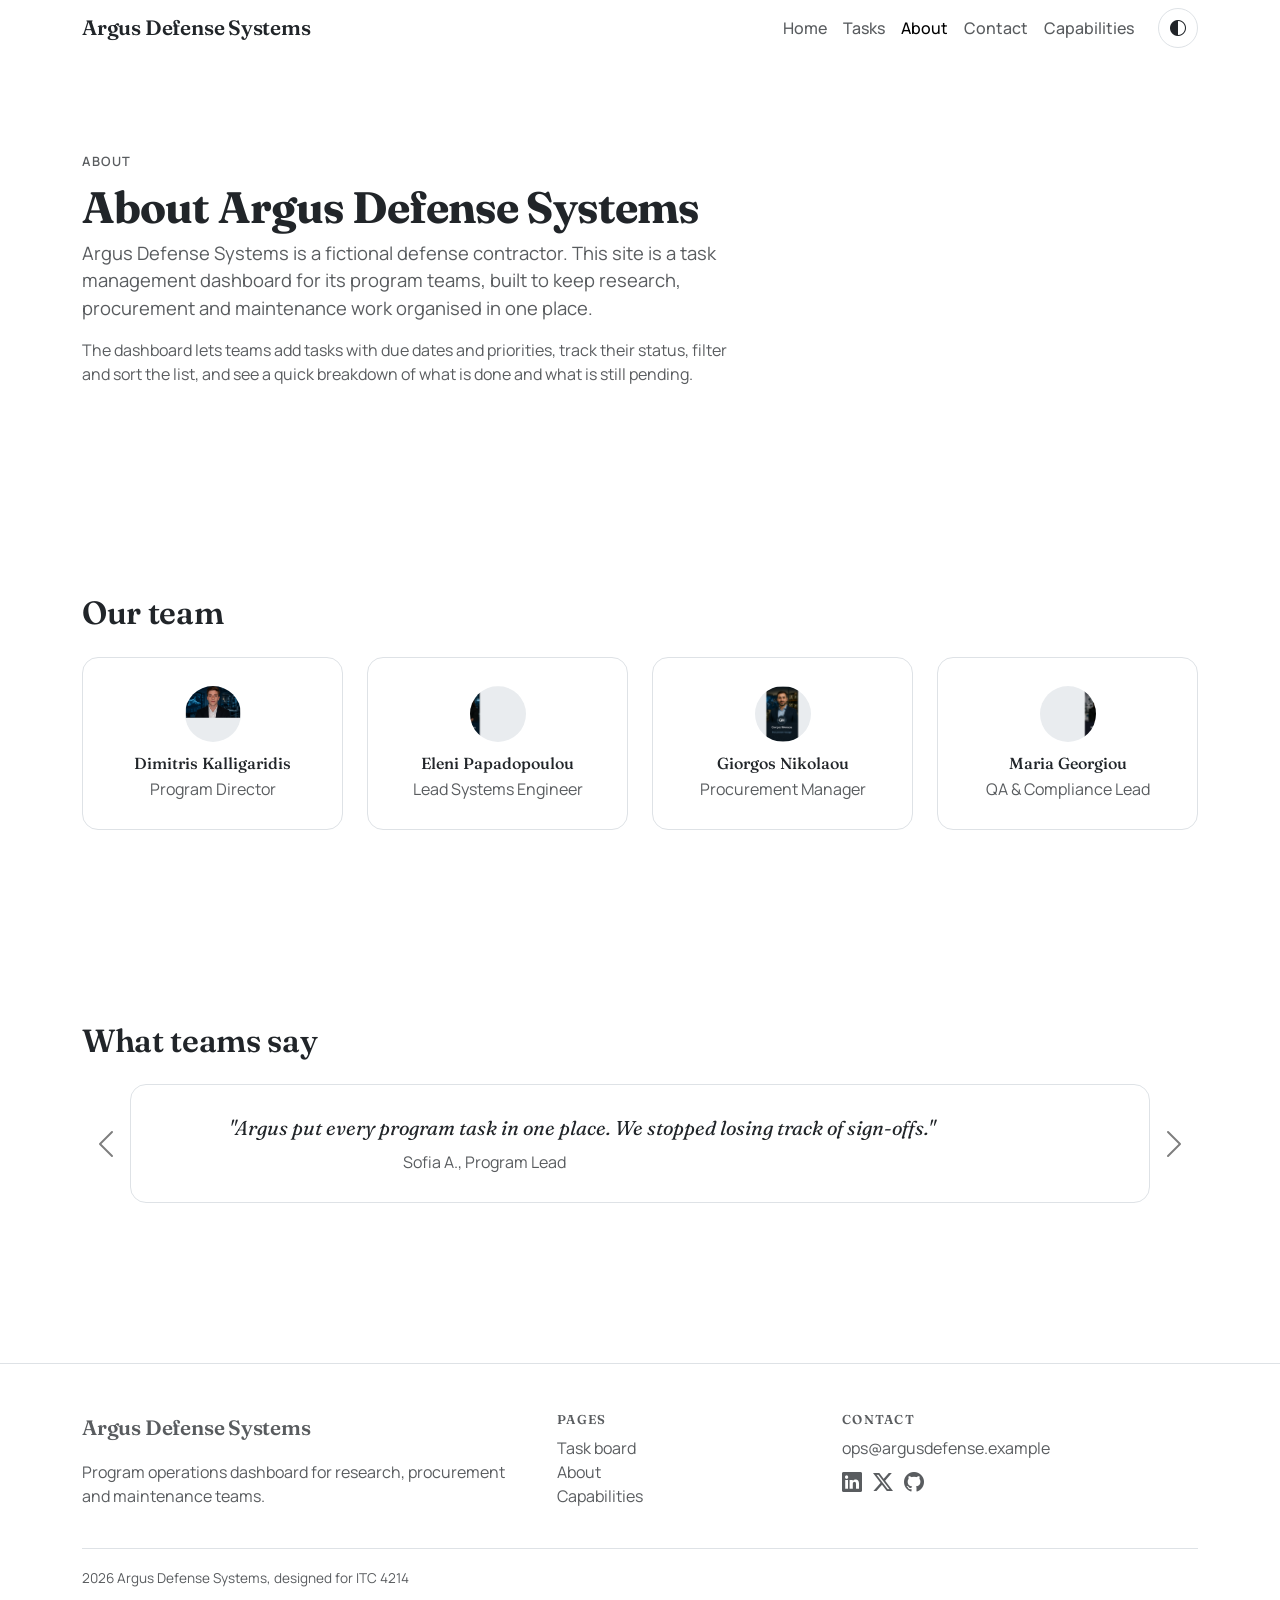
==== commit 2a6e85e1: "Add team headshots on the about page" ====
--- a/about.html
+++ b/about.html
@@ -1,153 +1,152 @@
 <!DOCTYPE html>
 <html lang="en">
-  <head>
-    <meta charset="UTF-8" />
-    <meta name="viewport" content="width=device-width, initial-scale=1.0" />
-    <meta
-      name="description"
-      content="About Argus Defense Systems: the team behind the program task management dashboard and what it is built for."
-    />
-    <title>Argus Defense Systems | About</title>
 
-    <link
-      href="https://cdn.jsdelivr.net/npm/bootstrap@5.3.3/dist/css/bootstrap.min.css"
-      rel="stylesheet"
-    />
-    <link
-      href="https://cdn.jsdelivr.net/npm/bootstrap-icons@1.11.3/font/bootstrap-icons.min.css"
-      rel="stylesheet"
-    />
-    <link rel="preconnect" href="https://fonts.googleapis.com" />
-    <link rel="preconnect" href="https://fonts.gstatic.com" crossorigin />
-    <link
-      href="https://fonts.googleapis.com/css2?family=Fraunces:ital,wght@0,600;0,700;1,500;1,600;1,700&family=Manrope:wght@400;500;600;700&display=swap"
-      rel="stylesheet"
-    />
-    <link rel="stylesheet" href="css/style.css" />
-    <link rel="icon" href="img/logo.svg" type="image/svg+xml" />
-  </head>
+<head>
+  <meta charset="UTF-8">
+  <meta name="viewport" content="width=device-width, initial-scale=1.0">
+  <meta name="description" content="About Argus Defense Systems: the team behind the program task management dashboard and what it is built for.">
+  <title>Argus Defense Systems | About</title>
 
-  <body>
-    <header id="site-header"></header>
+  <!-- bootstrap css -->
+  <link href="https://cdn.jsdelivr.net/npm/bootstrap@5.3.3/dist/css/bootstrap.min.css" rel="stylesheet">
+  <!-- bootstrap icons, used in the task buttons and footer social links -->
+  <link href="https://cdn.jsdelivr.net/npm/bootstrap-icons@1.11.3/font/bootstrap-icons.min.css" rel="stylesheet">
 
-    <main>
-      <section class="section">
-        <div class="container">
-          <p class="eyebrow">About</p>
-          <h1>About Argus Defense Systems</h1>
-          <p class="hero-lead">
-            Argus Defense Systems is a fictional defense contractor. This site is
-            a task management dashboard for its program teams, built to keep
-            research, procurement and maintenance work organised in one place.
-          </p>
-          <p class="muted">
-            The dashboard lets teams add tasks with due dates and priorities,
-            track their status, filter and sort the list, and see a quick
-            breakdown of what is done and what is still pending.
-          </p>
-        </div>
-      </section>
+  <!-- google fonts, Fraunces for headings and Manrope for body text -->
+  <link rel="preconnect" href="https://fonts.googleapis.com">
+  <link rel="preconnect" href="https://fonts.gstatic.com" crossorigin>
+  <link href="https://fonts.googleapis.com/css2?family=Fraunces:ital,wght@0,600;0,700;1,500;1,600;1,700&family=Manrope:wght@400;500;600;700&display=swap" rel="stylesheet">
 
-      <section class="section">
-        <div class="container">
-          <h2 class="mb-4">Our team</h2>
-          <div class="row g-4">
-            <div class="col-md-6 col-lg-3">
-              <div class="form-card text-center">
-                <div class="avatar mono">DK</div>
-                <h3 class="h6 mb-1">Dimitris Kalligaridis</h3>
-                <p class="muted mb-0">Program Director</p>
-              </div>
+  <!-- our own styles, loaded last so they can override bootstrap -->
+  <link rel="stylesheet" href="css/style.css">
+  <link rel="icon" href="img/logo.svg" type="image/svg+xml">
+</head>
+
+<body>
+  <!-- main.js fills the header and footer (shared on every page) -->
+  <header id="site-header"></header>
+
+  <main>
+    <!-- intro -->
+    <section class="section">
+      <div class="container">
+        <p class="eyebrow">About</p>
+        <h1>About Argus Defense Systems</h1>
+        <p class="hero-lead">
+          Argus Defense Systems is a fictional defense contractor. This site is
+          a task management dashboard for its program teams, built to keep
+          research, procurement and maintenance work organised in one place.
+        </p>
+        <p class="muted">
+          The dashboard lets teams add tasks with due dates and priorities,
+          track their status, filter and sort the list, and see a quick
+          breakdown of what is done and what is still pending.
+        </p>
+      </div>
+    </section>
+
+    <!-- team grid -->
+    <section class="section">
+      <div class="container">
+        <h2 class="mb-4">Our team</h2>
+        <div class="row g-4">
+          <div class="col-md-6 col-lg-3">
+            <div class="form-card text-center">
+              <div class="avatar"><img src="img/dimitris.png" alt="Dimitris Kalligaridis"></div>
+              <h3 class="h6 mb-1">Dimitris Kalligaridis</h3>
+              <p class="muted mb-0">Program Director</p>
             </div>
-            <div class="col-md-6 col-lg-3">
-              <div class="form-card text-center">
-                <div class="avatar mono">EP</div>
-                <h3 class="h6 mb-1">Eleni Papadopoulou</h3>
-                <p class="muted mb-0">Lead Systems Engineer</p>
-              </div>
+          </div>
+          <div class="col-md-6 col-lg-3">
+            <div class="form-card text-center">
+              <div class="avatar"><img src="img/eleni.png" alt="Eleni Papadopoulou"></div>
+              <h3 class="h6 mb-1">Eleni Papadopoulou</h3>
+              <p class="muted mb-0">Lead Systems Engineer</p>
             </div>
-            <div class="col-md-6 col-lg-3">
-              <div class="form-card text-center">
-                <div class="avatar mono">GN</div>
-                <h3 class="h6 mb-1">Giorgos Nikolaou</h3>
-                <p class="muted mb-0">Procurement Manager</p>
-              </div>
+          </div>
+          <div class="col-md-6 col-lg-3">
+            <div class="form-card text-center">
+              <div class="avatar"><img src="img/giorgos.png" alt="Giorgos Nikolaou"></div>
+              <h3 class="h6 mb-1">Giorgos Nikolaou</h3>
+              <p class="muted mb-0">Procurement Manager</p>
             </div>
-            <div class="col-md-6 col-lg-3">
-              <div class="form-card text-center">
-                <div class="avatar mono">MG</div>
-                <h3 class="h6 mb-1">Maria Georgiou</h3>
-                <p class="muted mb-0">QA &amp; Compliance Lead</p>
-              </div>
+          </div>
+          <div class="col-md-6 col-lg-3">
+            <div class="form-card text-center">
+              <div class="avatar"><img src="img/maria.png" alt="Maria Georgiou"></div>
+              <h3 class="h6 mb-1">Maria Georgiou</h3>
+              <p class="muted mb-0">QA &amp; Compliance Lead</p>
             </div>
           </div>
         </div>
-      </section>
+      </div>
+    </section>
 
-      <section class="section">
-        <div class="container">
-          <h2 class="mb-4">What teams say</h2>
-          <div
-            id="testimonialCarousel"
-            class="carousel slide carousel-dark"
-            data-bs-ride="carousel"
-          >
-            <div class="carousel-inner">
-              <div class="carousel-item active">
-                <div class="form-card text-center">
-                  <p class="quote mb-2">
-                    "Argus put every program task in one place. We stopped losing
-                    track of sign-offs."
-                  </p>
-                  <p class="muted mb-0">Sofia A., Program Lead</p>
-                </div>
-              </div>
-              <div class="carousel-item">
-                <div class="form-card text-center">
-                  <p class="quote mb-2">
-                    "The priority colours and filters make it obvious what to
-                    work on first each morning."
-                  </p>
-                  <p class="muted mb-0">Nikos V., Systems Engineer</p>
-                </div>
-              </div>
-              <div class="carousel-item">
-                <div class="form-card text-center">
-                  <p class="quote mb-2">
-                    "Simple, fast, and it just works in the browser. No training
-                    needed for the team."
-                  </p>
-                  <p class="muted mb-0">Katerina P., Procurement</p>
-                </div>
+    <!-- testimonials carousel -->
+    <section class="section">
+      <div class="container">
+        <h2 class="mb-4">What teams say</h2>
+        <div id="testimonialCarousel" class="carousel slide carousel-dark" data-bs-ride="carousel">
+          <div class="carousel-inner">
+
+            <!-- first entry -->
+            <div class="carousel-item active">
+              <div class="form-card text-center">
+                <p class="quote mb-2">
+                  "Argus put every program task in one place. We stopped losing
+                  track of sign-offs."
+                </p>
+                <p class="muted mb-0">Sofia A., Program Lead</p>
               </div>
             </div>
-            <button
-              class="carousel-control-prev"
-              type="button"
-              data-bs-target="#testimonialCarousel"
-              data-bs-slide="prev"
-            >
-              <span class="carousel-control-prev-icon" aria-hidden="true"></span>
-              <span class="visually-hidden">Previous</span>
-            </button>
-            <button
-              class="carousel-control-next"
-              type="button"
-              data-bs-target="#testimonialCarousel"
-              data-bs-slide="next"
-            >
-              <span class="carousel-control-next-icon" aria-hidden="true"></span>
-              <span class="visually-hidden">Next</span>
-            </button>
+
+            <!-- second entry -->
+            <div class="carousel-item">
+              <div class="form-card text-center">
+                <p class="quote mb-2">
+                  "The priority colours and filters make it obvious what to
+                  work on first each morning."
+                </p>
+                <p class="muted mb-0">Nikos V., Systems Engineer</p>
+              </div>
+            </div>
+
+            <!-- third entry -->
+            <div class="carousel-item">
+              <div class="form-card text-center">
+                <p class="quote mb-2">
+                  "Simple, fast, and it just works in the browser. No training
+                  needed for the team."
+                </p>
+                <p class="muted mb-0">Katerina P., Procurement</p>
+              </div>
+            </div>
+
           </div>
+
+          <!-- prev button -->
+          <button class="carousel-control-prev" type="button" data-bs-target="#testimonialCarousel" data-bs-slide="prev">
+            <span class="carousel-control-prev-icon" aria-hidden="true"></span>
+            <span class="visually-hidden">Previous</span>
+          </button>
+
+          <!-- next button -->
+          <button class="carousel-control-next" type="button" data-bs-target="#testimonialCarousel" data-bs-slide="next">
+            <span class="carousel-control-next-icon" aria-hidden="true"></span>
+            <span class="visually-hidden">Next</span>
+          </button>
         </div>
-      </section>
-    </main>
+      </div>
+    </section>
+  </main>
 
-    <footer id="site-footer"></footer>
+  <!-- main.js fills the footer -->
+  <footer id="site-footer"></footer>
 
-    <script src="https://code.jquery.com/jquery-3.7.1.min.js"></script>
-    <script src="https://cdn.jsdelivr.net/npm/bootstrap@5.3.3/dist/js/bootstrap.bundle.min.js"></script>
-    <script src="js/main.js"></script>
-  </body>
+  <!-- jquery first, then bootstrap, then our own scripts -->
+  <script src="https://code.jquery.com/jquery-3.7.1.min.js"></script>
+  <script src="https://cdn.jsdelivr.net/npm/bootstrap@5.3.3/dist/js/bootstrap.bundle.min.js"></script>
+  <script src="js/main.js"></script>
+</body>
+
 </html>
